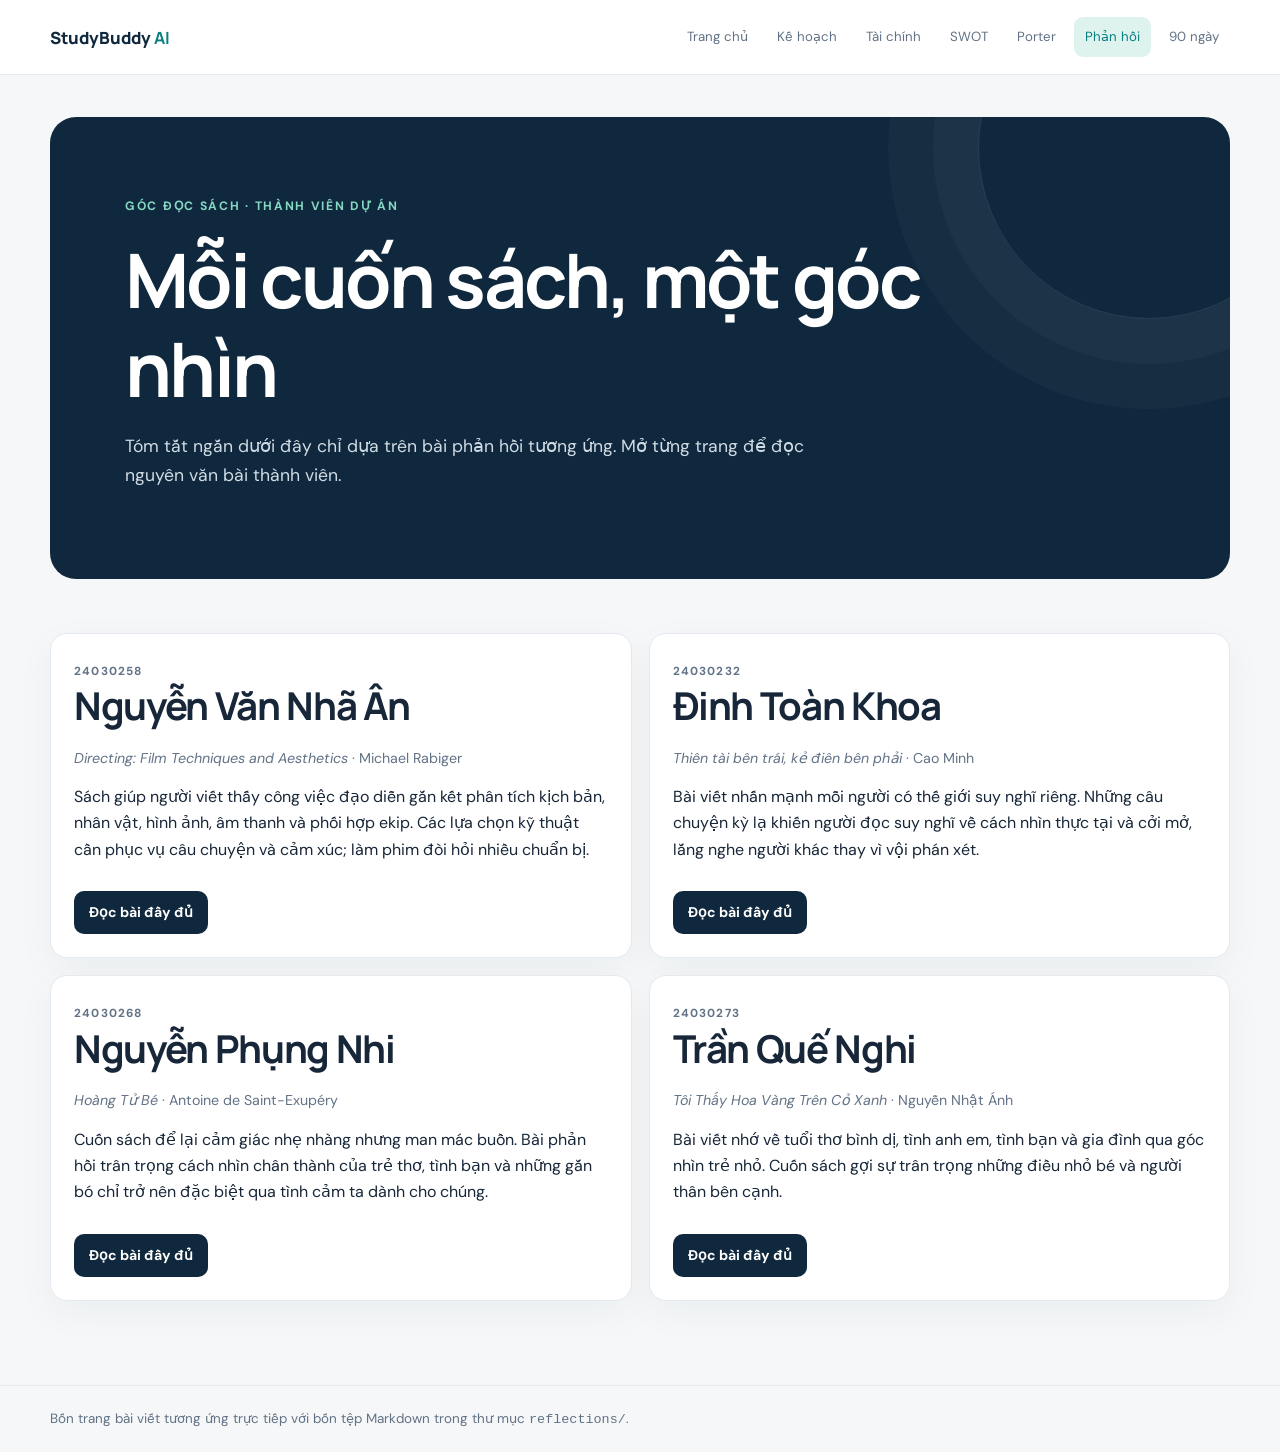
==== reflections.html @ 01cda369 "Add files via upload" ====
<!doctype html><html lang="vi"><head><meta charset="utf-8"><meta name="viewport" content="width=device-width,initial-scale=1"><title>Phản hồi đọc sách | StudyBuddy AI</title><link rel="stylesheet" href="style.css"></head><body><header class="topbar"><nav class="nav shell"><a class="brand" href="index.html">StudyBuddy <b>AI</b></a><div class="links"><a href="index.html">Trang chủ</a><a href="business-plan.html">Kế hoạch</a><a href="financial-analysis.html">Tài chính</a><a href="swot.html">SWOT</a><a href="five-forces.html">Porter</a><a class="active" href="reflections.html">Phản hồi</a><a href="action-plan.html">90 ngày</a></div></nav></header><main class="shell"><section class="hero"><span class="eyebrow">Góc đọc sách · Thành viên dự án</span><h1>Mỗi cuốn sách, một góc nhìn</h1><p>Tóm tắt ngắn dưới đây chỉ dựa trên bài phản hồi tương ứng. Mở từng trang để đọc nguyên văn bài thành viên.</p></section><section class="section grid two"><article class="card"><span class="label">24030258</span><h2>Nguyễn Văn Nhã Ân</h2><p class="book-meta"><em>Directing: Film Techniques and Aesthetics</em> · Michael Rabiger</p><p>Sách giúp người viết thấy công việc đạo diễn gắn kết phân tích kịch bản, nhân vật, hình ảnh, âm thanh và phối hợp ekip. Các lựa chọn kỹ thuật cần phục vụ câu chuyện và cảm xúc; làm phim đòi hỏi nhiều chuẩn bị.</p><a class="button" href="reflections/24030258-nguyen-van-nha-an.html">Đọc bài đầy đủ</a></article><article class="card"><span class="label">24030232</span><h2>Đinh Toàn Khoa</h2><p class="book-meta"><em>Thiên tài bên trái, kẻ điên bên phải</em> · Cao Minh</p><p>Bài viết nhấn mạnh mỗi người có thế giới suy nghĩ riêng. Những câu chuyện kỳ lạ khiến người đọc suy nghĩ về cách nhìn thực tại và cởi mở, lắng nghe người khác thay vì vội phán xét.</p><a class="button" href="reflections/24030232-dinh-toan-khoa.html">Đọc bài đầy đủ</a></article><article class="card"><span class="label">24030268</span><h2>Nguyễn Phụng Nhi</h2><p class="book-meta"><em>Hoàng Tử Bé</em> · Antoine de Saint-Exupéry</p><p>Cuốn sách để lại cảm giác nhẹ nhàng nhưng man mác buồn. Bài phản hồi trân trọng cách nhìn chân thành của trẻ thơ, tình bạn và những gắn bó chỉ trở nên đặc biệt qua tình cảm ta dành cho chúng.</p><a class="button" href="reflections/24030268-nguyen-phung-nhi.html">Đọc bài đầy đủ</a></article><article class="card"><span class="label">24030273</span><h2>Trần Quế Nghi</h2><p class="book-meta"><em>Tôi Thấy Hoa Vàng Trên Cỏ Xanh</em> · Nguyễn Nhật Ánh</p><p>Bài viết nhớ về tuổi thơ bình dị, tình anh em, tình bạn và gia đình qua góc nhìn trẻ nhỏ. Cuốn sách gợi sự trân trọng những điều nhỏ bé và người thân bên cạnh.</p><a class="button" href="reflections/24030273-tran-que-nghi.html">Đọc bài đầy đủ</a></article></section></main><footer class="footer"><div class="shell">Bốn trang bài viết tương ứng trực tiếp với bốn tệp Markdown trong thư mục <code>reflections/</code>.</div></footer></body></html>
---- style.css ----
@import url('https://fonts.googleapis.com/css2?family=DM+Sans:wght@400;500;600;700&family=Manrope:wght@400;500;600;700;800&display=swap');
:root{--ink:#172638;--muted:#627286;--paper:#f5f7f8;--card:#fff;--line:#e4eaf0;--teal:#087e80;--mint:#dff3ee;--blue:#dceafb;--amber:#fff0d7;--rose:#fae2e2;--navy:#10283d;--shadow:0 12px 38px #18334c0b}*{box-sizing:border-box}body{margin:0;color:var(--ink);background:var(--paper);font:16px/1.65 'DM Sans',sans-serif}h1,h2,h3{font-family:Manrope,sans-serif;line-height:1.18;letter-spacing:-.035em}h1{font-size:clamp(2.5rem,6vw,4.7rem);max-width:900px;margin:18px 0}h2{font-size:clamp(1.65rem,3vw,2.4rem);margin:0 0 18px}h3{font-size:1.15rem;margin:0 0 10px}p{margin:0 0 14px}.shell{max-width:1180px;width:calc(100% - 44px);margin:auto}.topbar{background:#fff;border-bottom:1px solid var(--line);position:sticky;top:0;z-index:5}.nav{min-height:74px;display:flex;align-items:center;justify-content:space-between;gap:24px}.brand{font:800 1.05rem Manrope,sans-serif;color:var(--navy);text-decoration:none;white-space:nowrap}.brand b{color:var(--teal)}.links{display:flex;gap:7px;overflow:auto}.links a{color:var(--muted);text-decoration:none;font-size:.83rem;padding:9px 11px;border-radius:9px;white-space:nowrap}.links a:hover,.links a.active{background:var(--mint);color:var(--teal)}main{padding:42px 0 84px}.hero{background:var(--navy);color:white;padding:clamp(32px,6vw,75px);border-radius:26px;position:relative;overflow:hidden}.hero:after{content:'';position:absolute;width:340px;height:340px;border:1px solid #ffffff1a;border-radius:50%;right:-90px;top:-140px;box-shadow:0 0 0 45px #ffffff08,0 0 0 90px #ffffff06}.eyebrow{font-size:.76rem;text-transform:uppercase;letter-spacing:.14em;font-weight:700;color:#85d8c3}.hero p{max-width:700px;color:#d0dce5;font-size:1.1rem}.hero h1{position:relative;z-index:1}.pill{display:inline-flex;border:1px solid #ffffff3b;color:#c6f1e5;border-radius:99px;padding:7px 12px;font-size:.8rem;margin-top:14px}.section{margin-top:54px}.section-head{display:flex;justify-content:space-between;align-items:end;gap:20px;margin-bottom:18px}.section-head p{color:var(--muted);max-width:600px}.grid{display:grid;gap:17px}.grid.two{grid-template-columns:repeat(2,minmax(0,1fr))}.grid.three{grid-template-columns:repeat(3,minmax(0,1fr))}.grid.four{grid-template-columns:repeat(4,minmax(0,1fr))}.card{background:var(--card);border:1px solid var(--line);border-radius:17px;padding:23px;box-shadow:var(--shadow)}.card p:last-child{margin-bottom:0}.muted{color:var(--muted)}.label{font-size:.73rem;text-transform:uppercase;letter-spacing:.1em;color:var(--muted);font-weight:700}.metric{font:800 clamp(1.45rem,3vw,2.1rem) Manrope,sans-serif;letter-spacing:-.04em;margin:7px 0 2px}.metric small{font-size:.88rem;font-weight:600}.tag{display:inline-block;border-radius:99px;background:var(--mint);color:#176d61;font-size:.77rem;font-weight:700;padding:4px 10px}.tag.high{background:var(--rose);color:#923939}.tag.medium{background:var(--amber);color:#845d17}.feature{background:linear-gradient(135deg,#e6f5f0,#edf4fd);border:0}.callout{border-left:4px solid var(--teal);background:#eaf5f2;border-radius:0 13px 13px 0;padding:17px 20px}.list{padding-left:20px;margin:10px 0}.list li{padding:4px 0}.bar-row{display:grid;grid-template-columns:minmax(140px,1fr) 3fr auto;align-items:center;gap:15px;margin:13px 0}.bar-track{height:13px;background:#edf1f4;border-radius:99px;overflow:hidden}.bar{height:100%;background:linear-gradient(90deg,#087e80,#61bba4);border-radius:99px}.bar.cost{background:#efb253}.bar.profit{background:#476fba}.bar-note{font-size:.82rem;color:var(--muted)}.five{display:grid;grid-template-columns:repeat(2,minmax(0,1fr));gap:17px}.force{border-top:4px solid var(--teal)}.force:last-child{grid-column:1/-1}.force-head{display:flex;justify-content:space-between;gap:12px;align-items:start}.swot{min-height:100%;border-top:4px solid}.swot.s{border-color:#087e80}.swot.w{border-color:#df9a3d}.swot.o{border-color:#527bb8}.swot.t{border-color:#c55c59}.book-meta{color:var(--muted);font-size:.89rem}.button{display:inline-block;margin-top:14px;padding:10px 15px;background:var(--navy);color:white;text-decoration:none;border-radius:10px;font-weight:700;font-size:.88rem}.button:hover{background:var(--teal)}.steps{display:grid;grid-template-columns:repeat(2,minmax(0,1fr));gap:16px}.step{display:flex;gap:15px}.step-mark{flex:0 0 36px;height:36px;border-radius:11px;background:var(--mint);color:var(--teal);display:grid;place-items:center;font-weight:800}.table-wrap{overflow:auto;border:1px solid var(--line);border-radius:14px;background:white}table{width:100%;border-collapse:collapse;min-width:650px}th,td{text-align:left;vertical-align:top;padding:14px;border-bottom:1px solid var(--line)}th{font-size:.8rem;text-transform:uppercase;letter-spacing:.06em;background:#f7f9fa}td{font-size:.92rem}.footer{border-top:1px solid var(--line);padding:22px 0;color:var(--muted);font-size:.84rem}.crumb{font-size:.84rem;color:var(--muted);margin-bottom:18px}.crumb a{color:var(--teal)}.reading{max-width:790px}.reading p{margin:0 0 20px;font-size:1.05rem}.reading h2{margin-top:35px}@media(max-width:850px){.grid.four{grid-template-columns:repeat(2,minmax(0,1fr))}.grid.three{grid-template-columns:repeat(2,minmax(0,1fr))}.nav{align-items:flex-start;flex-direction:column;padding:13px 0;gap:6px}.links{width:100%}.section-head{align-items:flex-start;flex-direction:column}}@media(max-width:580px){.shell{width:calc(100% - 28px)}main{padding-top:24px}.grid.two,.grid.three,.grid.four,.five,.steps{grid-template-columns:1fr}.force:last-child{grid-column:auto}.hero{border-radius:18px;padding:30px 23px}.card{padding:19px}.bar-row{grid-template-columns:1fr auto;gap:7px}.bar-track{grid-column:1/-1;grid-row:2}}
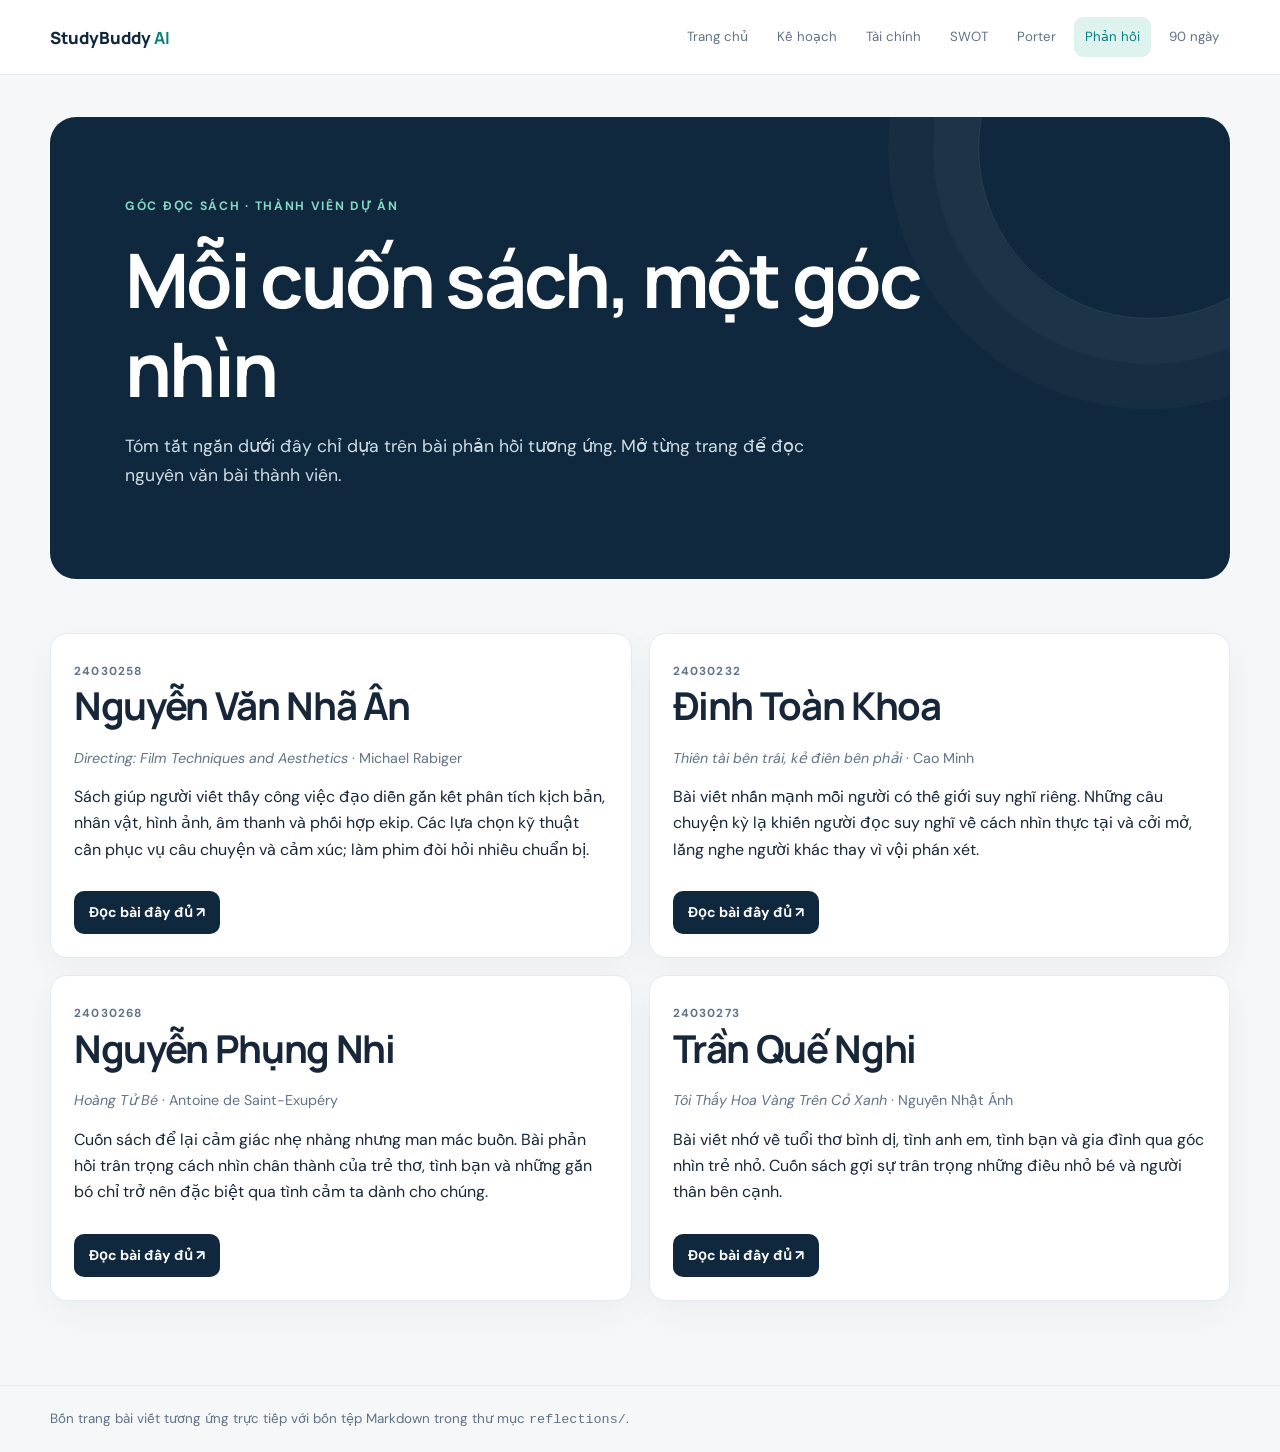
==== commit f1827ce8: "Add files via upload" ====
--- a/reflections.html
+++ b/reflections.html
@@ -1 +1 @@
-<!doctype html><html lang="vi"><head><meta charset="utf-8"><meta name="viewport" content="width=device-width,initial-scale=1"><title>Phản hồi đọc sách | StudyBuddy AI</title><link rel="stylesheet" href="style.css"></head><body><header class="topbar"><nav class="nav shell"><a class="brand" href="index.html">StudyBuddy <b>AI</b></a><div class="links"><a href="index.html">Trang chủ</a><a href="business-plan.html">Kế hoạch</a><a href="financial-analysis.html">Tài chính</a><a href="swot.html">SWOT</a><a href="five-forces.html">Porter</a><a class="active" href="reflections.html">Phản hồi</a><a href="action-plan.html">90 ngày</a></div></nav></header><main class="shell"><section class="hero"><span class="eyebrow">Góc đọc sách · Thành viên dự án</span><h1>Mỗi cuốn sách, một góc nhìn</h1><p>Tóm tắt ngắn dưới đây chỉ dựa trên bài phản hồi tương ứng. Mở từng trang để đọc nguyên văn bài thành viên.</p></section><section class="section grid two"><article class="card"><span class="label">24030258</span><h2>Nguyễn Văn Nhã Ân</h2><p class="book-meta"><em>Directing: Film Techniques and Aesthetics</em> · Michael Rabiger</p><p>Sách giúp người viết thấy công việc đạo diễn gắn kết phân tích kịch bản, nhân vật, hình ảnh, âm thanh và phối hợp ekip. Các lựa chọn kỹ thuật cần phục vụ câu chuyện và cảm xúc; làm phim đòi hỏi nhiều chuẩn bị.</p><a class="button" href="reflections/24030258-nguyen-van-nha-an.html">Đọc bài đầy đủ</a></article><article class="card"><span class="label">24030232</span><h2>Đinh Toàn Khoa</h2><p class="book-meta"><em>Thiên tài bên trái, kẻ điên bên phải</em> · Cao Minh</p><p>Bài viết nhấn mạnh mỗi người có thế giới suy nghĩ riêng. Những câu chuyện kỳ lạ khiến người đọc suy nghĩ về cách nhìn thực tại và cởi mở, lắng nghe người khác thay vì vội phán xét.</p><a class="button" href="reflections/24030232-dinh-toan-khoa.html">Đọc bài đầy đủ</a></article><article class="card"><span class="label">24030268</span><h2>Nguyễn Phụng Nhi</h2><p class="book-meta"><em>Hoàng Tử Bé</em> · Antoine de Saint-Exupéry</p><p>Cuốn sách để lại cảm giác nhẹ nhàng nhưng man mác buồn. Bài phản hồi trân trọng cách nhìn chân thành của trẻ thơ, tình bạn và những gắn bó chỉ trở nên đặc biệt qua tình cảm ta dành cho chúng.</p><a class="button" href="reflections/24030268-nguyen-phung-nhi.html">Đọc bài đầy đủ</a></article><article class="card"><span class="label">24030273</span><h2>Trần Quế Nghi</h2><p class="book-meta"><em>Tôi Thấy Hoa Vàng Trên Cỏ Xanh</em> · Nguyễn Nhật Ánh</p><p>Bài viết nhớ về tuổi thơ bình dị, tình anh em, tình bạn và gia đình qua góc nhìn trẻ nhỏ. Cuốn sách gợi sự trân trọng những điều nhỏ bé và người thân bên cạnh.</p><a class="button" href="reflections/24030273-tran-que-nghi.html">Đọc bài đầy đủ</a></article></section></main><footer class="footer"><div class="shell">Bốn trang bài viết tương ứng trực tiếp với bốn tệp Markdown trong thư mục <code>reflections/</code>.</div></footer></body></html>
+<!doctype html><html lang="vi"><head><meta charset="utf-8"><meta name="viewport" content="width=device-width,initial-scale=1"><title>Phản hồi đọc sách | StudyBuddy AI</title><link rel="stylesheet" href="style.css"></head><body><header class="topbar"><nav class="nav shell"><a class="brand" href="index.html">StudyBuddy <b>AI</b></a><div class="links"><a href="index.html">Trang chủ</a><a href="business-plan.html">Kế hoạch</a><a href="financial-analysis.html">Tài chính</a><a href="swot.html">SWOT</a><a href="five-forces.html">Porter</a><a class="active" href="reflections.html">Phản hồi</a><a href="action-plan.html">90 ngày</a></div></nav></header><main class="shell"><section class="hero"><span class="eyebrow">Góc đọc sách · Thành viên dự án</span><h1>Mỗi cuốn sách, một góc nhìn</h1><p>Tóm tắt ngắn dưới đây chỉ dựa trên bài phản hồi tương ứng. Mở từng trang để đọc nguyên văn bài thành viên.</p></section><section class="section grid two"><article class="card"><span class="label">24030258</span><h2>Nguyễn Văn Nhã Ân</h2><p class="book-meta"><em>Directing: Film Techniques and Aesthetics</em> · Michael Rabiger</p><p>Sách giúp người viết thấy công việc đạo diễn gắn kết phân tích kịch bản, nhân vật, hình ảnh, âm thanh và phối hợp ekip. Các lựa chọn kỹ thuật cần phục vụ câu chuyện và cảm xúc; làm phim đòi hỏi nhiều chuẩn bị.</p><a class="button" href="./reflections/24030258-nguyen-van-nha-an.html" target="_blank" rel="noopener">Đọc bài đầy đủ ↗</a></article><article class="card"><span class="label">24030232</span><h2>Đinh Toàn Khoa</h2><p class="book-meta"><em>Thiên tài bên trái, kẻ điên bên phải</em> · Cao Minh</p><p>Bài viết nhấn mạnh mỗi người có thế giới suy nghĩ riêng. Những câu chuyện kỳ lạ khiến người đọc suy nghĩ về cách nhìn thực tại và cởi mở, lắng nghe người khác thay vì vội phán xét.</p><a class="button" href="./reflections/24030232-dinh-toan-khoa.html" target="_blank" rel="noopener">Đọc bài đầy đủ ↗</a></article><article class="card"><span class="label">24030268</span><h2>Nguyễn Phụng Nhi</h2><p class="book-meta"><em>Hoàng Tử Bé</em> · Antoine de Saint-Exupéry</p><p>Cuốn sách để lại cảm giác nhẹ nhàng nhưng man mác buồn. Bài phản hồi trân trọng cách nhìn chân thành của trẻ thơ, tình bạn và những gắn bó chỉ trở nên đặc biệt qua tình cảm ta dành cho chúng.</p><a class="button" href="./reflections/24030268-nguyen-phung-nhi.html" target="_blank" rel="noopener">Đọc bài đầy đủ ↗</a></article><article class="card"><span class="label">24030273</span><h2>Trần Quế Nghi</h2><p class="book-meta"><em>Tôi Thấy Hoa Vàng Trên Cỏ Xanh</em> · Nguyễn Nhật Ánh</p><p>Bài viết nhớ về tuổi thơ bình dị, tình anh em, tình bạn và gia đình qua góc nhìn trẻ nhỏ. Cuốn sách gợi sự trân trọng những điều nhỏ bé và người thân bên cạnh.</p><a class="button" href="./reflections/24030273-tran-que-nghi.html" target="_blank" rel="noopener">Đọc bài đầy đủ ↗</a></article></section></main><footer class="footer"><div class="shell">Bốn trang bài viết tương ứng trực tiếp với bốn tệp Markdown trong thư mục <code>reflections/</code>.</div></footer></body></html>
